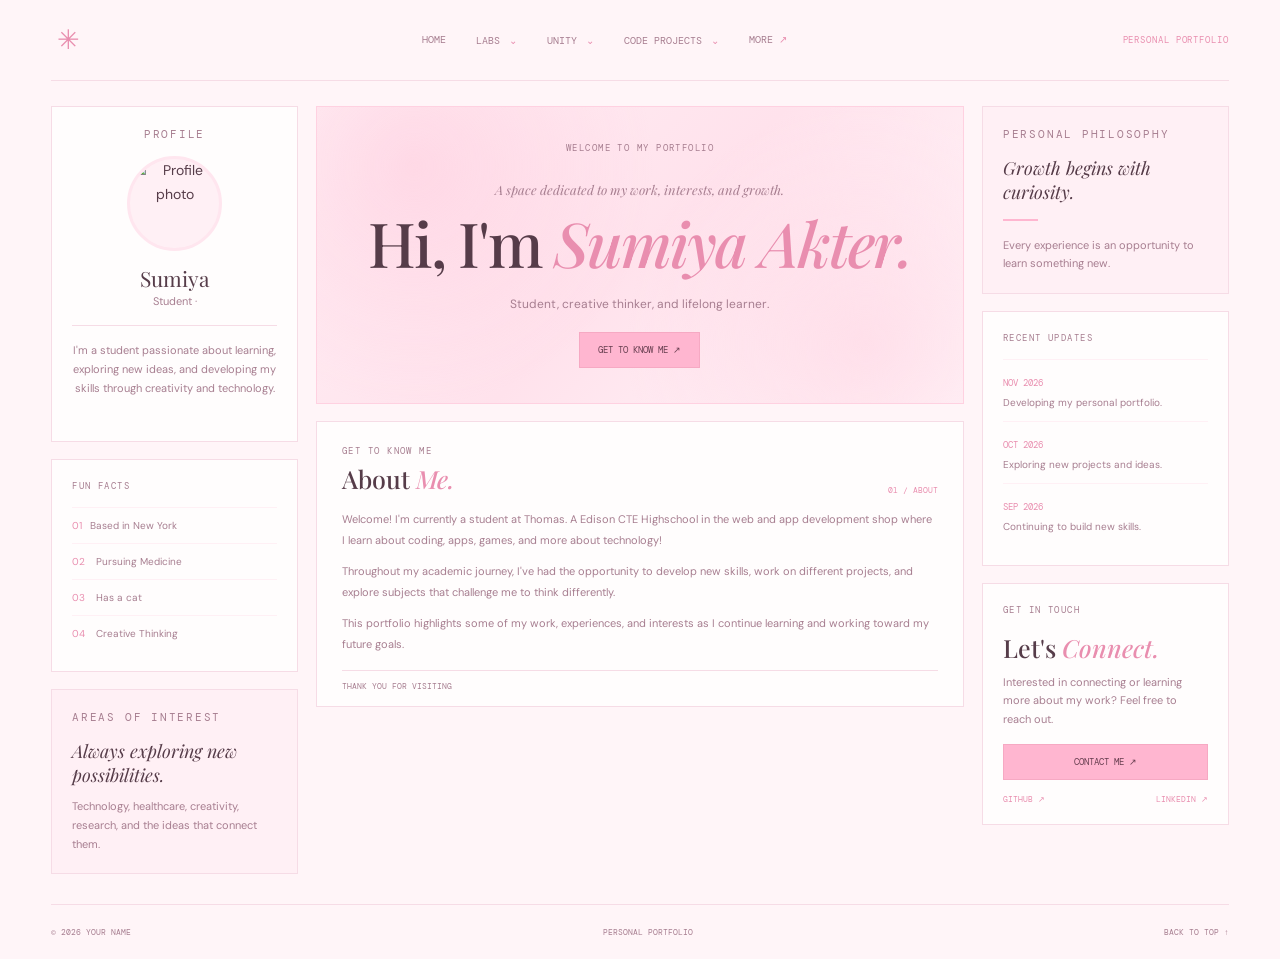
==== index.html @ faadaec6 "new" ====
<!DOCTYPE html>
<html lang="en">
<head>
    <meta charset="UTF-8">
    <meta name="viewport" content="width=device-width, initial-scale=1.0">
    <title>Your Name | Portfolio</title>

    <link rel="stylesheet" href="style.css">

    <link href="https://fonts.googleapis.com/css2?family=DM+Mono&family=DM+Sans:wght@400;500;600;700&family=Playfair+Display:ital,wght@0,500;0,600;1,500&display=swap" rel="stylesheet">
</head>

<body>

<div class="site-shell">

    <!-- NAVIGATION -->
    <header class="topbar">

        <a class="brand" href="#home" aria-label="Back to home">
            <span class="brand-mark">✳</span>
        </a>

        <nav>
            <a href="#home">Home</a>

            <div class="dropdown">
                <a href="#" class="dropdown-label">Labs <span>⌄</span></a>
                <div class="dropdown-menu">
                    <a href="https://py3.codeskulptor.org/#user310_Bgbmw089Jn_0.py">Arcade Function</a>
                    <a href="https://py3.codeskulptor.org/#user310_Rp7FBVdOWQ_0.py">4 digit code</a>
                    <a href="https://earsketch.gatech.edu/earsketch2/?sharing=kNH-lMLaY1UJphp5Pr6zvg">Holiday Code Remix</a>
                </div>
            </div>

            <div class="dropdown">
                <a href="#" class="dropdown-label">Unity <span>⌄</span></a>
                <div class="dropdown-menu">
                    <a href="https://play.unity.com/en/games/9848e26d-0932-4c74-83e9-ed0a55e8d6b3/2dshoterplatform">Reef to Rainforest</a>
                    <a href="https://play.unity.com/en/games/b761cd25-5480-45de-a292-22a964b6cc29/2d-space-blast-game">2D shooter</a>
                    <a href="https://play.unity.com/en/games/74423a10-7d7e-4ce5-9fa1-815f8295a85a/solnestia-g4c">Solnestia</a>
                </div>
            </div>

            <div class="dropdown">
                <a href="#" class="dropdown-label">Code Projects <span>⌄</span></a>
                <div class="dropdown-menu">
                    <a href="https://py3.codeskulptor.org/#user310_iE9aMfDqzc_0.py">Loop code</a>
                    <a href="code-projects/project-two.html">Project Two</a>
                    <a href="code-projects/project-three.html">Project Three</a>
                </div>
            </div>

            <a href="more.html">More <span class="external-arrow">↗</span></a>
        </nav>

        <span class="top-note">PERSONAL PORTFOLIO</span>
    </header>


    <main class="layout" id="home">

        <!-- LEFT SIDEBAR -->
        <aside class="sidebar">

            <section class="panel profile">
                <p class="eyebrow">PROFILE</p>

                <div class="profile-image">
                    <img src="images/profile.jpg" alt="Profile photo">
                </div>

                <h2>Sumiya</h2>
                <p class="muted">Student ·</p>

                <div class="divider"></div>

                <p>
                    I'm a student passionate about learning,
                    exploring new ideas, and developing my skills
                    through creativity and technology.
                </p>

                <a class="text-link" href="#about"></a>
            </section>


            <section class="panel">
                <p class="eyebrow">FUN FACTS</p>

                <ul class="facts">
                    <li><span>01</span>Based in  New York</li>
                    <li><span>02</span> Pursuing Medicine</li>
                    <li><span>03</span> Has a cat</li>
                    <li><span>04</span> Creative Thinking</li>
                </ul>
            </section>


            <section class="panel pink-panel" id="interests">
                <p class="eyebrow">AREAS OF INTEREST</p>

                <h3>Always exploring new possibilities.</h3>

                <p>
                    Technology, healthcare, creativity,
                    research, and the ideas that connect them.
                </p>
            </section>

        </aside>


        <!-- CENTER CONTENT -->
        <div class="main-content">

            <!-- HERO -->
            <section class="hero">

                <p class="eyebrow">WELCOME TO MY PORTFOLIO</p>

                <p class="hero-subtitle">
                    A space dedicated to my work, interests, and growth.
                </p>

                <h1>Hi, I'm <em>Sumiya Akter.</em></h1>

                <p class="hero-description">
                    Student, creative thinker, and lifelong learner.
                </p>

                <a href="#about" class="primary-button">
                    GET TO KNOW ME ↗
                </a>

                <span class="hero-bottom">
                    
                </span>

            </section>


            <!-- ABOUT -->
            <section class="panel about-section" id="about">

                <div class="section-heading">
                    <div>
                        <p class="eyebrow">GET TO KNOW ME</p>
                        <h2>About <em>Me.</em></h2>
                    </div>

                    <span class="number">01 / ABOUT</span>
                </div>

                <p>
                    Welcome! I'm currently a student at Thomas. A Edison CTE Highschool in the web and app development shop where I learn about coding, apps, games, and more about technology!
                </p>

                <p>
                    Throughout my academic journey, I've had the
                    opportunity to develop new skills, work on
                    different projects, and explore subjects that
                    challenge me to think differently.
                </p>

                <p>
                    This portfolio highlights some of my work,
                    experiences, and interests as I continue
                    learning and working toward my future goals.
                </p>

                <div class="signature">
                    <span>THANK YOU FOR VISITING</span>
                    <strong></strong>
                </div>

            </section>

        </div>


        <!-- RIGHT SIDEBAR -->
        <aside class="sidebar">

            <section class="panel pink-panel note-panel">

                <p class="eyebrow">PERSONAL PHILOSOPHY</p>

                <h3>Growth begins with curiosity.</h3>

                <div class="note-divider"></div>

                <p>
                    Every experience is an opportunity
                    to learn something new.
                </p>

            </section>


            <section class="panel">

                <p class="eyebrow">RECENT UPDATES</p>

                <div class="update">
                    <span>NOV 2026</span>
                    <p>Developing my personal portfolio.</p>
                </div>

                <div class="update">
                    <span>OCT 2026</span>
                    <p>Exploring new projects and ideas.</p>
                </div>

                <div class="update">
                    <span>SEP 2026</span>
                    <p>Continuing to build new skills.</p>
                </div>

            </section>


            <section class="panel contact-panel" id="contact">

                <p class="eyebrow">GET IN TOUCH</p>

                <h2>Let's <em>Connect.</em></h2>

                <p>
                    Interested in connecting or learning
                    more about my work? Feel free to reach out.
                </p>

                <a href="mailto:you@example.com" class="contact-button">
                    CONTACT ME ↗
                </a>

                <div class="social-links">
                    <a href="#">GITHUB ↗</a>
                    <a href="#">LINKEDIN ↗</a>
                </div>

            </section>

        </aside>

    </main>


    <!-- FOOTER -->
    <footer>
        <span>© 2026 YOUR NAME</span>
        <span>PERSONAL PORTFOLIO</span>
        <a href="#home">BACK TO TOP ↑</a>
    </footer>

</div>

</body>
</html>
---- style.css ----
/* ==================================
   PERSONAL PORTFOLIO
   SOFT BABY PINK THEME
================================== */

:root {
    --background: #fff5f8;
    --panel: #fffdfd;

    --pink: #ffe6ef;
    --pink-light: #fff0f5;
    --pink-medium: #ffd1e1;
    --pink-strong: #ffb6d0;
    --pink-dark: #e98eaf;

    --text: #563c49;
    --muted: #a77e90;
    --border: #f6dce6;
}


/* GENERAL */

* {
    margin: 0;
    padding: 0;
    box-sizing: border-box;
}

html {
    scroll-behavior: smooth;
}

body {
    background: var(--background);
    color: var(--text);
    font-family: "DM Sans", sans-serif;
    font-size: 14px;
    line-height: 1.7;
}

a {
    text-decoration: none;
    color: inherit;
}

.site-shell {
    width: 100%;
    min-height: 100vh;
    padding: 0 4%;
}


/* NAVIGATION */

.topbar {
    min-height: 76px;
    display: flex;
    justify-content: space-between;
    align-items: center;
    gap: 20px;
    border-bottom: 1px solid var(--border);
    position: relative;
    z-index: 10;
}

.brand {
    display: flex;
    align-items: center;
    justify-content: center;
    width: 35px;
    height: 35px;
    color: var(--pink-dark);
    font-size: 27px;
    transition: .2s;
}

.brand:hover {
    transform: rotate(25deg);
}

.brand-mark {
    line-height: 1;
}

nav {
    display: flex;
    align-items: center;
    gap: 30px;
}

nav > a,
.dropdown-label {
    font: 10px "DM Mono", monospace;
    text-transform: uppercase;
    color: var(--muted);
    transition: .2s;
}

nav > a:hover,
.dropdown:hover .dropdown-label,
.dropdown:focus-within .dropdown-label {
    color: var(--pink-dark);
}

.dropdown {
    position: relative;
    padding: 28px 0;
}

.dropdown-label span {
    color: var(--pink-dark);
    margin-left: 3px;
}

.external-arrow {
    color: var(--pink-dark);
}

.dropdown-menu {
    position: absolute;
    top: 70px;
    left: -15px;

    min-width: 165px;
    padding: 8px;

    background: var(--panel);
    border: 1px solid var(--border);
    box-shadow: 0 8px 22px rgba(86, 60, 73, .08);

    display: none;
    flex-direction: column;
    gap: 2px;
}

.dropdown:hover .dropdown-menu,
.dropdown:focus-within .dropdown-menu {
    display: flex;
}

.dropdown-menu a {
    padding: 9px 10px;
    font: 9px "DM Mono", monospace;
    color: var(--muted);
    transition: .2s;
}

.dropdown-menu a:hover,
.dropdown-menu a:focus {
    background: var(--pink-light);
    color: var(--pink-dark);
}

.top-note {
    font: 9px "DM Mono", monospace;
    color: var(--pink-dark);
    letter-spacing: .1em;
}


/* MAIN LAYOUT */

.layout {
    display: grid;
    grid-template-columns:
        minmax(175px, .8fr)
        minmax(400px, 2.1fr)
        minmax(175px, .8fr);
    gap: 18px;
    padding: 25px 0 30px;
    align-items: start;
}

.sidebar,
.main-content {
    display: grid;
    gap: 17px;
    min-width: 0;
}

.panel {
    background: var(--panel);
    border: 1px solid var(--border);
    padding: 20px;
    position: relative;
}

.eyebrow {
    font: 9px "DM Mono", monospace;
    letter-spacing: .16em;
    color: var(--muted);
    margin-bottom: 15px;
}


/* PROFILE */

.profile {
    text-align: center;
}

.profile-image {
    width: 95px;
    height: 95px;
    margin: 0 auto 13px;
    overflow: hidden;
    border: 3px solid var(--pink);
    border-radius: 50%;
    background: var(--pink-light);
}

.profile-image img {
    width: 100%;
    height: 100%;
    object-fit: cover;
}

.profile h2 {
    font: 21px "Playfair Display", serif;
}

.profile p {
    font-size: 11px;
}

.profile .muted {
    color: var(--muted);
}

.profile .divider {
    height: 1px;
    background: var(--border);
    margin: 15px 0;
}

.profile > p:not(.eyebrow):not(.muted) {
    color: var(--muted);
}

.text-link {
    display: inline-block;
    margin-top: 13px;
    font: 9px "DM Mono", monospace;
    color: var(--pink-dark);
    border-bottom: 1px solid var(--pink-medium);
}


/* QUICK FACTS */

.facts {
    list-style: none;
    font-size: 10px;
    color: var(--muted);
}

.facts li {
    padding: 9px 0;
    border-top: 1px solid var(--pink-light);
}

.facts span {
    color: var(--pink-dark);
    margin-right: 8px;
}


/* PINK PANELS */

.pink-panel {
    background: var(--pink-light);
}

.pink-panel h3 {
    font: italic 18px "Playfair Display", serif;
    color: var(--text);
    margin-bottom: 10px;
}

.pink-panel p {
    color: var(--muted);
    font-size: 11px;
}


/* HERO */

.hero {
    min-height: 255px;
    padding: 35px 25px;
    position: relative;

    display: flex;
    flex-direction: column;
    justify-content: center;
    align-items: center;

    text-align: center;
    overflow: hidden;

    border: 1px solid var(--pink-medium);

    background:
        radial-gradient(
            circle at 15% 20%,
            rgba(255, 182, 208, .35),
            transparent 40%
        ),
        radial-gradient(
            circle at 85% 80%,
            rgba(255, 210, 225, .55),
            transparent 40%
        ),
        linear-gradient(
            135deg,
            #fff0f5,
            #ffe2ec,
            #fff7fa
        );
}

.hero-subtitle {
    font: italic 13px "Playfair Display", serif;
    color: var(--muted);
    margin: 12px 0 3px;
}

.hero h1 {
    font: 500 clamp(38px, 5vw, 62px)
        "Playfair Display", serif;
    letter-spacing: -2px;
}

.hero h1 em {
    color: var(--pink-dark);
}

.hero-description {
    color: var(--muted);
    font-size: 12px;
    margin: 10px 0 18px;
}

.hero-bottom {
    position: absolute;
    bottom: 12px;
    font: 8px "DM Mono", monospace;
    color: var(--muted);
    letter-spacing: .12em;
}


/* BUTTONS */

.primary-button,
.contact-button {
    display: inline-block;
    background: var(--pink-strong);
    color: #683f50;
    padding: 11px 18px;
    font: 9px "DM Mono", monospace;
    border: 1px solid #f6a9c3;
    transition: .2s;
}

.primary-button:hover,
.contact-button:hover {
    background: var(--pink-dark);
    color: white;
    transform: translateY(-2px);
}


/* ABOUT SECTION */

.about-section {
    padding: 23px 25px 15px;
}

.section-heading {
    display: flex;
    justify-content: space-between;
    align-items: end;
    gap: 12px;
    margin-bottom: 14px;
}

.section-heading .eyebrow {
    margin-bottom: 5px;
}

.section-heading h2,
.contact-panel h2 {
    font: 500 25px "Playfair Display", serif;
}

.section-heading h2 em,
.contact-panel h2 em {
    color: var(--pink-dark);
}

.number {
    color: var(--pink-dark);
    font: 8px "DM Mono", monospace;
    white-space: nowrap;
}

.about-section > p {
    margin-bottom: 10px;
    color: var(--muted);
    font-size: 11px;
    line-height: 1.9;
}

.signature {
    border-top: 1px solid var(--border);
    margin-top: 15px;
    padding-top: 10px;

    display: flex;
    justify-content: space-between;
    align-items: center;
}

.signature span {
    font: 8px "DM Mono", monospace;
    color: var(--muted);
}

.signature strong {
    font: italic 19px "Playfair Display", serif;
    color: var(--pink-dark);
}


/* PERSONAL PHILOSOPHY */

.note-panel {
    text-align: left;
}

.note-divider {
    width: 35px;
    height: 2px;
    background: var(--pink-strong);
    margin: 15px 0;
}


/* RECENT UPDATES */

.update {
    padding: 10px 0;
    border-top: 1px solid var(--pink-light);
}

.update span {
    font: 9px "DM Mono", monospace;
    color: var(--pink-dark);
}

.update p {
    font-size: 10px;
    color: var(--muted);
}


/* CONTACT */

.contact-panel h2 {
    margin-bottom: 9px;
}

.contact-panel > p:not(.eyebrow) {
    font-size: 11px;
    color: var(--muted);
}

.contact-button {
    margin-top: 15px;
    width: 100%;
    text-align: center;
}

.social-links {
    display: flex;
    justify-content: space-between;
    margin-top: 14px;
    font: 8px "DM Mono", monospace;
    color: var(--pink-dark);
}


/* FOOTER */

footer {
    border-top: 1px solid var(--border);
    min-height: 55px;

    display: flex;
    justify-content: space-between;
    align-items: center;
    gap: 15px;

    font: 8px "DM Mono", monospace;
    color: var(--muted);
}


/* TABLET */

@media (max-width: 1050px) {
    .layout {
        grid-template-columns:
            minmax(155px, .7fr)
            minmax(360px, 2fr);
    }

    .layout > aside:last-child {
        grid-column: 1 / -1;
        grid-template-columns: repeat(3, 1fr);
    }
}


/* MOBILE */

@media (max-width: 720px) {
    .site-shell {
        padding: 0 16px;
    }

    .topbar {
        padding: 12px 0;
        flex-wrap: wrap;
    }

    nav {
        order: 3;
        width: 100%;
        justify-content: space-between;
        gap: 8px;
    }

    nav > a,
    .dropdown-label {
        font-size: 8px;
    }

    .dropdown {
        padding: 12px 0;
    }

    .dropdown-menu {
        top: 42px;
        left: 0;
        z-index: 20;
    }

    .top-note {
        display: none;
    }

    .layout {
        grid-template-columns: 1fr;
        padding-top: 16px;
    }

    .main-content {
        grid-row: 1;
    }

    .layout > aside:first-child {
        grid-template-columns: repeat(2, 1fr);
    }

    .layout > aside:first-child .pink-panel {
        grid-column: 1 / -1;
    }

    .layout > aside:last-child {
        grid-column: auto;
        grid-template-columns: 1fr 1fr;
    }

    .layout > aside:last-child .contact-panel {
        grid-column: 1 / -1;
    }

    footer {
        flex-wrap: wrap;
        padding: 15px 0;
    }
}


/* SMALL PHONES */

@media (max-width: 430px) {
    .layout > aside:first-child,
    .layout > aside:last-child {
        grid-template-columns: 1fr;
    }

    .layout > aside:first-child .pink-panel,
    .layout > aside:last-child .contact-panel {
        grid-column: auto;
    }

    .number {
        display: none;
    }

    .hero h1 {
        font-size: 38px;
    }
}
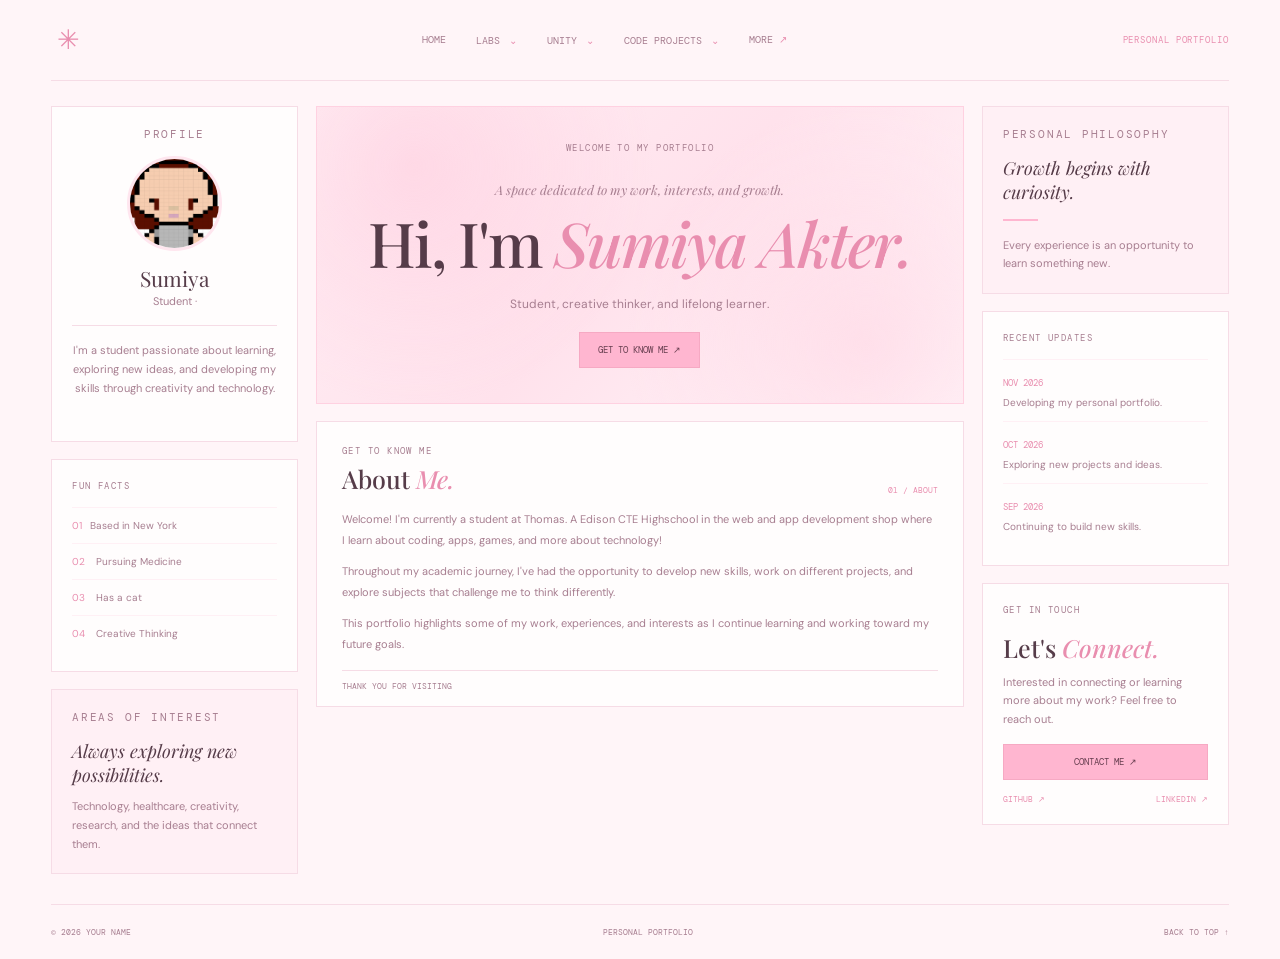
==== commit fb1bc047: "pfp" ====
--- a/index.html
+++ b/index.html
@@ -3,7 +3,7 @@
 <head>
     <meta charset="UTF-8">
     <meta name="viewport" content="width=device-width, initial-scale=1.0">
-    <title>Your Name | Portfolio</title>
+    <title>Sumiya's Portfolio</title>
 
     <link rel="stylesheet" href="style.css">
 
@@ -60,14 +60,14 @@
 
     <main class="layout" id="home">
 
-        <!-- LEFT SIDEBAR -->
+        
         <aside class="sidebar">
 
             <section class="panel profile">
                 <p class="eyebrow">PROFILE</p>
 
                 <div class="profile-image">
-                    <img src="images/profile.jpg" alt="Profile photo">
+                    <img src="pfpholder.png" alt="Profile photo">
                 </div>
 
                 <h2>Sumiya</h2>
--- a/style.css
+++ b/style.css
@@ -616,4 +616,132 @@
     .hero h1 {
         font-size: 38px;
     }
-}
+
+/* ==================================
+   MORE PAGE - TWO FEATURED PROJECTS
+================================== */
+
+.more-page {
+    max-width: 1050px;
+    margin: 30px auto 40px;
+    display: grid;
+    gap: 22px;
+}
+
+.more-hero {
+    min-height: 240px;
+}
+
+.major-projects {
+    display: grid;
+    grid-template-columns: repeat(2, minmax(0, 1fr));
+    gap: 18px;
+}
+
+.major-card {
+    padding: 0;
+    overflow: hidden;
+    transition: transform .2s, box-shadow .2s;
+}
+
+.major-card:hover {
+    transform: translateY(-4px);
+    box-shadow: 0 10px 25px rgba(86, 60, 73, .07);
+}
+
+.major-image {
+    height: 210px;
+    position: relative;
+    overflow: hidden;
+    background: var(--pink-light);
+}
+
+.major-image img {
+    width: 100%;
+    height: 100%;
+    display: block;
+    object-fit: cover;
+    transition: transform .35s;
+}
+
+.major-card:hover .major-image img {
+    transform: scale(1.04);
+}
+
+.major-image span {
+    position: absolute;
+    top: 12px;
+    left: 14px;
+    background: rgba(255, 253, 253, .9);
+    color: var(--pink-dark);
+    padding: 4px 9px;
+    font: 10px "DM Mono", monospace;
+}
+
+.major-info {
+    padding: 23px;
+}
+
+.major-info .eyebrow {
+    margin-bottom: 9px;
+}
+
+.major-info h2 {
+    font: 500 25px "Playfair Display", serif;
+    margin-bottom: 12px;
+}
+
+.major-info h2 em {
+    color: var(--pink-dark);
+}
+
+.major-info > p:not(.eyebrow) {
+    color: var(--muted);
+    font-size: 11px;
+    line-height: 1.9;
+    min-height: 85px;
+}
+
+.project-link {
+    display: inline-block;
+    margin-top: 15px;
+    padding-bottom: 3px;
+    font: 9px "DM Mono", monospace;
+    color: var(--pink-dark);
+    border-bottom: 1px solid var(--pink-medium);
+    transition: .2s;
+}
+
+.project-link:hover {
+    color: var(--text);
+    border-color: var(--pink-dark);
+}
+
+.back-home {
+    justify-self: start;
+    margin-top: 3px;
+}
+
+
+/* MORE PAGE RESPONSIVE */
+
+@media (max-width: 720px) {
+
+    .more-page {
+        margin-top: 18px;
+    }
+
+    .major-projects {
+        grid-template-columns: 1fr;
+    }
+
+    .major-image {
+        height: 230px;
+    }
+
+    .major-info > p:not(.eyebrow) {
+        min-height: auto;
+    }
+}
+
+}
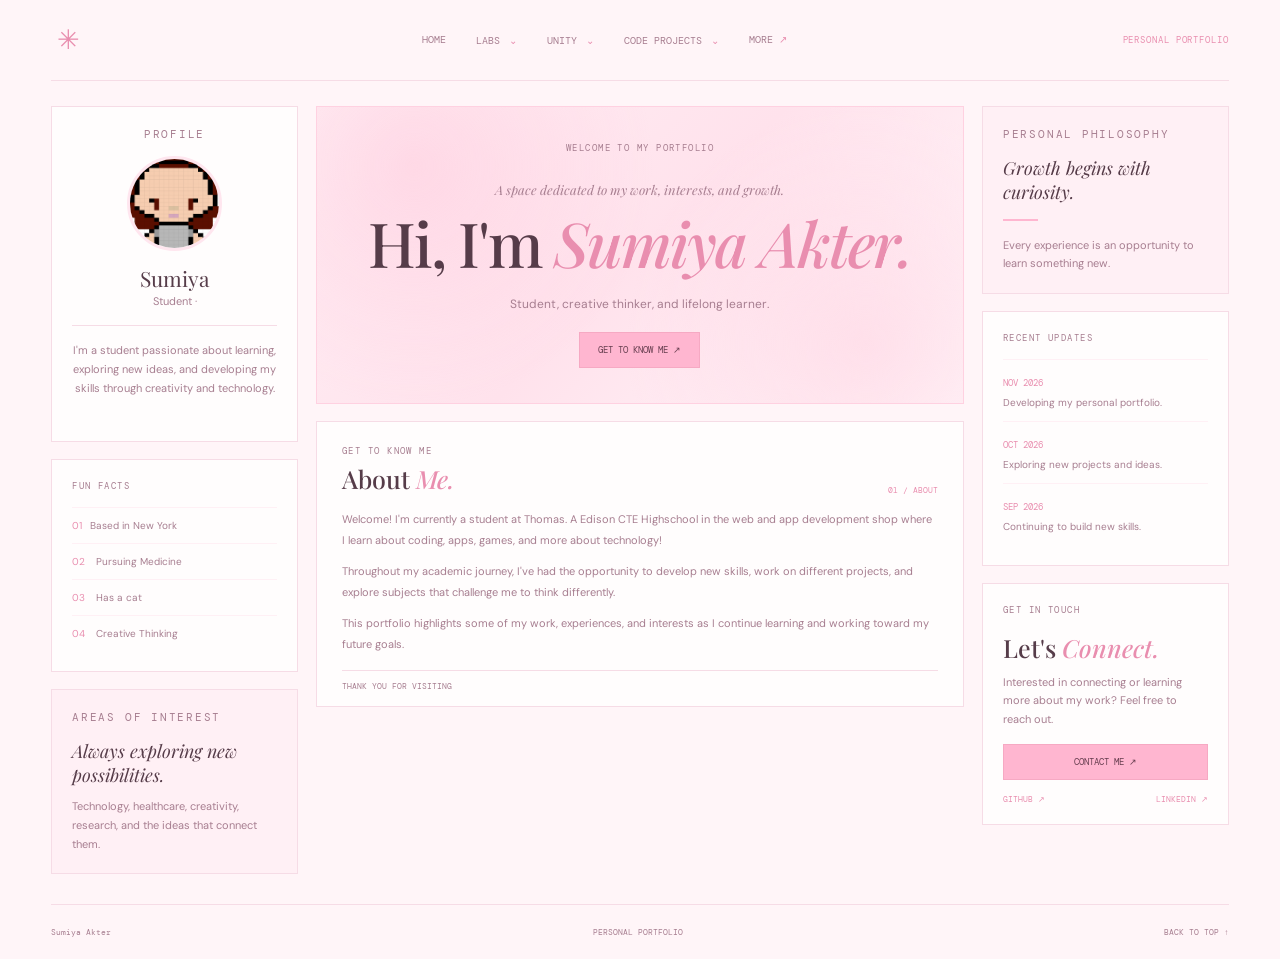
==== commit 5feba5cc: "more links" ====
--- a/index.html
+++ b/index.html
@@ -46,8 +46,8 @@
                 <a href="#" class="dropdown-label">Code Projects <span>⌄</span></a>
                 <div class="dropdown-menu">
                     <a href="https://py3.codeskulptor.org/#user310_iE9aMfDqzc_0.py">Loop code</a>
-                    <a href="code-projects/project-two.html">Project Two</a>
-                    <a href="code-projects/project-three.html">Project Three</a>
+                    <a href="https://py3.codeskulptor.org/#user310_iGwqYAPrb6_0.py">rectangle calculator</a>
+                    <a href="https://py3.codeskulptor.org/#user310_SaIGv2kdPK_0.py">drawing code</a>
                 </div>
             </div>
 
@@ -249,7 +249,7 @@
 
     <!-- FOOTER -->
     <footer>
-        <span>© 2026 YOUR NAME</span>
+        <span>Sumiya Akter</span>
         <span>PERSONAL PORTFOLIO</span>
         <a href="#home">BACK TO TOP ↑</a>
     </footer>
